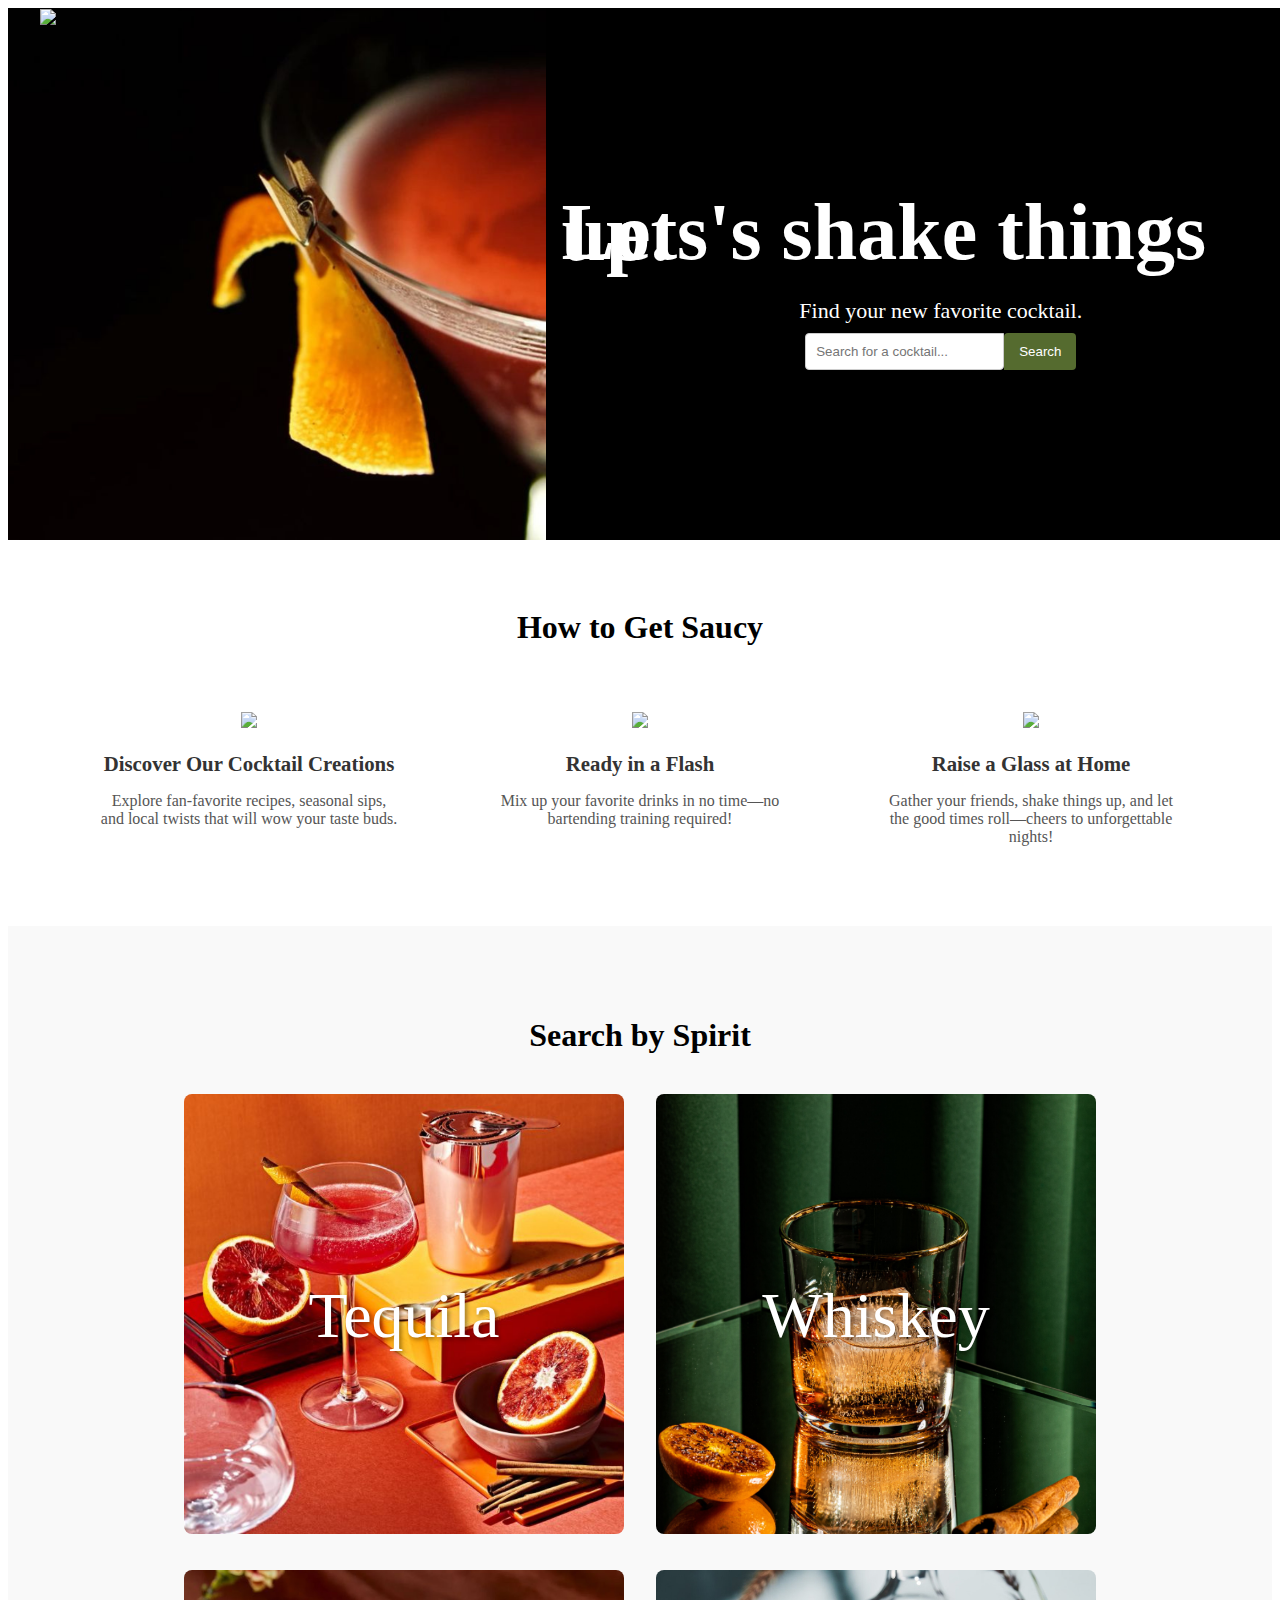
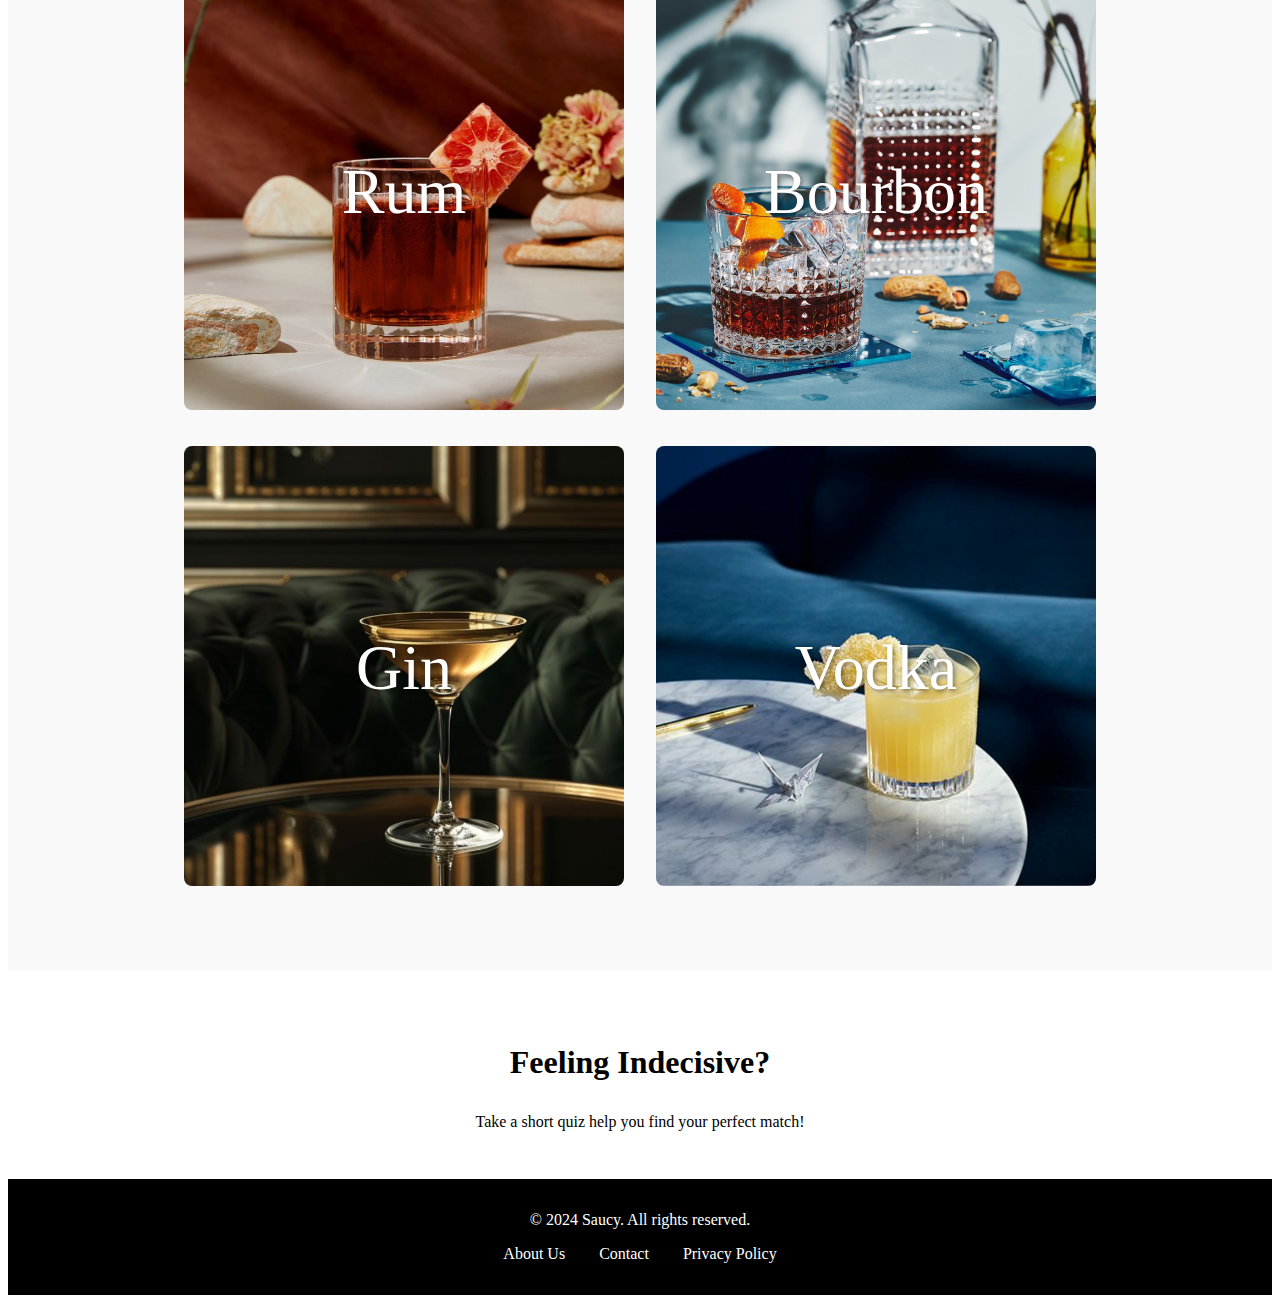
==== Index.html @ 2c7d160c "Updates 10.2.24" ====
<!DOCTYPE html>
<html lang="en">


<head>
    <meta charset="UTF-8">
    <meta name="viewport" content="width=device-width, initial-scale=1.0">
    <script src="https://unpkg.com/axios/dist/axios.min.js"></script>
    <script defer src="Script.js"></script>
    <link rel="stylesheet" href="Style.css">
    <title>Saucy</title>
</head>
<body>
    
<header>
    <div class="left-box">
        <img src="Images/Saucy Logo.png" class="logo">

    </div>
    
    <div class="right-box">
        <h1>Lets's shake things up.</h1>
        <p>Find your new favorite cocktail.</p>
        <div class="search-container">
            <input type="text" id="search" placeholder="Search for a cocktail...">
            <button id="search-btn">Search</button>
        </div>
    </div>
</header>

<section id="results" class="hidden">
    
    <div id="drink-list">
        <!-- Drink cards will be here -->
    </div>
    
    <div id="drink-details" class="hidden">
        <div class="drink-details-container">
            <img id="drink-image" src="">
            <div class="drink-details">
                <h2 id="drink-name"></h2>
                <p id="drink-type">Type: </p>
                <p id="drink-glass">Glass: </p>
                <h3>Ingredients:</h3>
                <ul id="drink-ingredients"></ul>
                <h3>Instructions:</h3>
                <p id="drink-instructions"></p>
            </div>
        </div>
        <button id="close-details-btn">Close</button>
    </div>
</section>

    <section class="how-to-get-saucy">
        <h2>How to Get Saucy</h2>
        <div class="saucy-steps">
            <div class="step">
                <img src="Images/Saucy Droplet Three.png" class="icon">
                <h3>Discover Our Cocktail Creations</h3>
                <p>Explore fan-favorite recipes, seasonal sips, and local twists that will wow your taste buds.</p>
            </div>
            <div class="step">
                <img src="Images/Saucy Droplet One.png" class="icon">
                <h3>Ready in a Flash</h3>
                <p>Mix up your favorite drinks in no time—no bartending training required!</p>
            </div>
            <div class="step">
                <img src="Images/Saucy Droplet Two.png" class="icon">
                <h3>Raise a Glass at Home</h3>
                <p>Gather your friends, shake things up, and let the good times roll—cheers to unforgettable nights!</p>
            </div>
        </div>
    </section>

    <section class="spirit-buttons">
        <h2>Search by Spirit</h2>
        <div class="button-container">
            <div class="spirit-button"><img src="Images/5.png" alt="Tequila"><span>Tequila</span></div>
            <div class="spirit-button"><img src="Images/8.png" alt="Whiskey"><span>Whiskey</span></div>
            <div class="spirit-button"><img src="Images/7.png" alt="Rum"><span>Rum</span></div>
            <div class="spirit-button"><img src="Images/10.png" alt="Bourbon"><span>Bourbon</span></div>
            <div class="spirit-button"><img src="Images/11.png" alt="Gin"><span>Gin</span></div>
            <div class="spirit-button"><img src="Images/6.png" alt="Vodka"><span>Vodka</span></div>
        </div>
    </section>

    <section class="saucy-quiz">
        <h2>Feeling Indecisive?</h2>
        <p>Take a short quiz help you find your perfect match!</p>
    </section>

    <footer class="footer">
        <div class="footer-content">
            <p>&copy; 2024 Saucy. All rights reserved.</p>
            <ul class="footer-links">
                <li><a href="">About Us</a></li>
                <li><a href="">Contact</a></li>
                <li><a href="">Privacy Policy</a></li>
            </ul>
        </div>
    </footer>
</body>

</html>
---- Style.css ----
header {
    display: flex;
    width: 100%;
}
.left-box {
    flex: 0 0 40%;
    height: 500px;
    background-color: #f9f9f9;
    background-image: url('Images/Close Up.png');
    background-size: cover;
    background-position: center;
    position: relative;
    padding: 1rem;
}
.logo {
    width: 150px;
    height: auto;
    position: absolute;
    top: 1px;
    left: 2rem;
}
.right-box {
    flex: 0 0 60%;
    height: 500px;
    background-color: black;
    color: white;
    display: flex;
    flex-direction: column;
    align-items: center;
    justify-content: center;
    padding: 1rem;
    line-height: 1px;
}
.right-box h1 {
    font-size: 80px;
}
.right-box p {
    font-size: 22px;
}
.search-container {
    display: flex;
    flex-direction: row;
}
#search {
    padding: 10px;
    margin: 0;
    border: 1px solid #ccc;
    border-radius: 4px 0 4px 4px;
}
#search-btn {
    background-color: darkolivegreen;
    padding: 10px 15px;
    color: white;
    cursor: pointer;
    border: 1px;
    border-radius: 4px 4px 4px 0;
    margin-left: 0;
}
.hidden {
    display: none;
}
.results-container {
    display: flex; 
    justify-content: space-between; 
    align-items: stretch;
}

#drink-list {
    display: grid;
    grid-template-columns: repeat(auto-fill, minmax(200px, 1fr));
    gap: 1rem;
    padding: 2rem;
    margin: 10px;
    max-height: 600px;
}
.drink-card {
    background-color: white; 
    border: 1px solid #ccc; 
    border-radius: 8px;
    padding: 1rem;
    text-align: center;
    box-shadow: 0 2px 10px rgba(0, 0, 0, 0.1);
    display: flex;
    flex-direction: column;
    align-items: center;
    justify-content: space-between;
    height: 250px;
}

.drink-card img {
    width: auto;
    max-height: 100px; 
    height: 100px;
    border-radius: 8px;
    object-fit: cover;
}

.drink-card h3 {
    font-size: 1rem; 
    margin: 0.5rem 0;
}

.drink-card p {
    margin: 0.5rem 0;
    font-size: 0.9rem;
    line-height: .4rem;
}
.view-details-btn {
    background-color: darkolivegreen;
    color: white;
    padding: 8px 12px;
    border: none;
    border-radius: 4px;
}
#drink-details {
    flex: 0 0 300px;
    background-color: #f9f9f9;
    padding: 2rem; 
    border-radius: 8px;
    box-shadow: 0 2px 10px rgba(0, 0, 0, 0.1);
    margin-top: 20px;
    max-height: 600px;
}

.drink-details-container {
    display: flex;
    align-items: flex-start;
}

#drink-image {
    width: 400px; 
    height: auto; 
    border-radius: 8px; 
    margin-right: 20px; 
    flex-shrink: 0;
}

.drink-details {
    flex: 1; 
}

.drink-details h2 {
    font-size: 2rem; 
    margin-bottom: 0.5rem; 
    color: darkolivegreen;
}

.drink-details p {
    font-size: 1.1rem; 
    margin: 0.5rem 0;
}

.drink-details h3 {
    margin-top: 1.5rem; 
    font-size: 1.5rem; 
    color: #333; 
}

#drink-ingredients {
    list-style-type: none;
    padding: 0; 
}

#drink-ingredients li {
    margin: 0.3rem 0; 
    font-size: 1rem;
}

#close-details-btn {
    margin-top: 20px;
    padding: 10px 20px; 
    background-color: darkorange; 
    color: white; 
    border: none; 
    border-radius: 5px; 
    cursor: pointer; 
}

#close-details-btn:hover {
    background-color: orangered;
}
.how-to-get-saucy {
    padding: 2rem;
    background-color: white; 
    text-align: center;
}
.how-to-get-saucy h2 {
    font-size: 2rem;
    margin-bottom: 1.5rem;
    color: black; 
    padding: 10px;
}
.saucy-steps {
    display: flex;
    justify-content: space-evenly; 
    flex-wrap: wrap;
}
.icon {
    width: 80px;
}
.step {
    flex: 1 1 30%; 
    max-width: 300px;
    min-width: 250px;
    margin: 1rem;
    padding: 1rem;
    background-color: white;
}
.step h3 {
    font-size: 1.3rem;
    margin-bottom: 0.5rem;
    color: #333;
}
.step p {
    color: #555;
}
.spirit-buttons {
    padding: 4rem 10rem;
    text-align: center;
    background-color: #f9f9f9;
}

.spirit-buttons h2 {
    font-size: 2rem;
    margin-bottom: 1.5rem;
}

.button-container {
    display: flex;
    flex-wrap: wrap;
    justify-content: center;
}

.spirit-button {
    position: relative;
    flex: 1 0 30%;
    margin: 1rem;
    cursor: pointer;
}

.spirit-button img {
    width: 100%;
    height: auto;
    border-radius: 8px;
    transition: transform 0.2s;
}
.spirit-button span {
    position: absolute;
    top: 50%;
    left: 50%;
    transform: translate(-50%, -50%);
    color: white;
    font-size: 4rem;
    text-shadow: 2px 2px 4px rgba(0, 0, 0, 0.4);
}
.spirit-button:hover img {
    transform: scale(1.05);
}
.saucy-quiz {
    padding: 2rem;
    background-color: white; 
    text-align: center;
}
.saucy-quiz h2 {
    font-size: 2rem;
    margin-bottom: 1rem;
    color: black; 
    padding: 1rem;
}
.footer {
    background-color: black; /* Dark background */
    color: white; /* White text */
    padding: 1rem; /* Padding around the footer */
    text-align: center; /* Center the content */
}

.footer-content {
    max-width: 1200px; /* Limit width */
    margin: 0 auto; /* Center the content */
}

.footer-links {
    list-style: none; /* Remove bullets from list */
    padding: 0; /* Remove default padding */
}

.footer-links li {
    display: inline; /* Display links in a row */
    margin: 0 15px; /* Space between links */
}

.footer-links a {
    color: white; /* Link color */
    text-decoration: none; /* Remove underline */
    transition: color 0.3s; /* Smooth color transition */
}
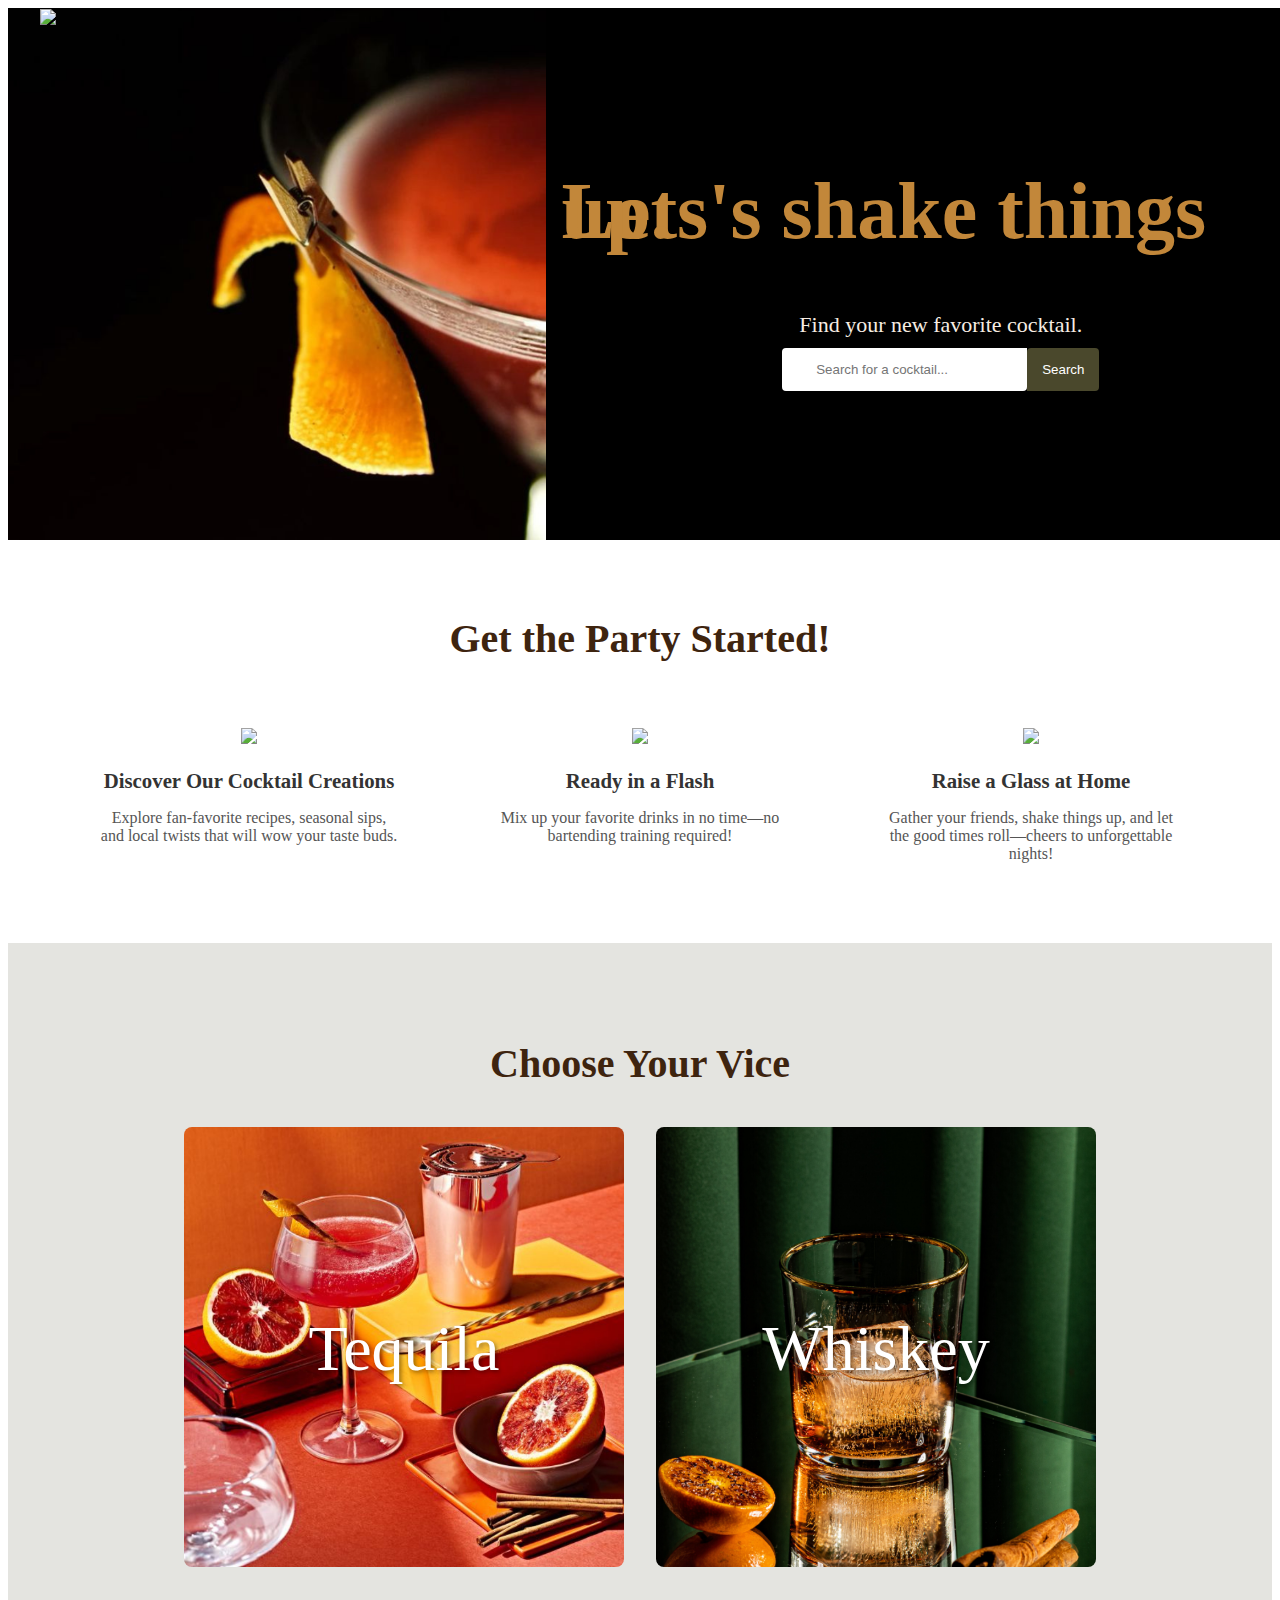
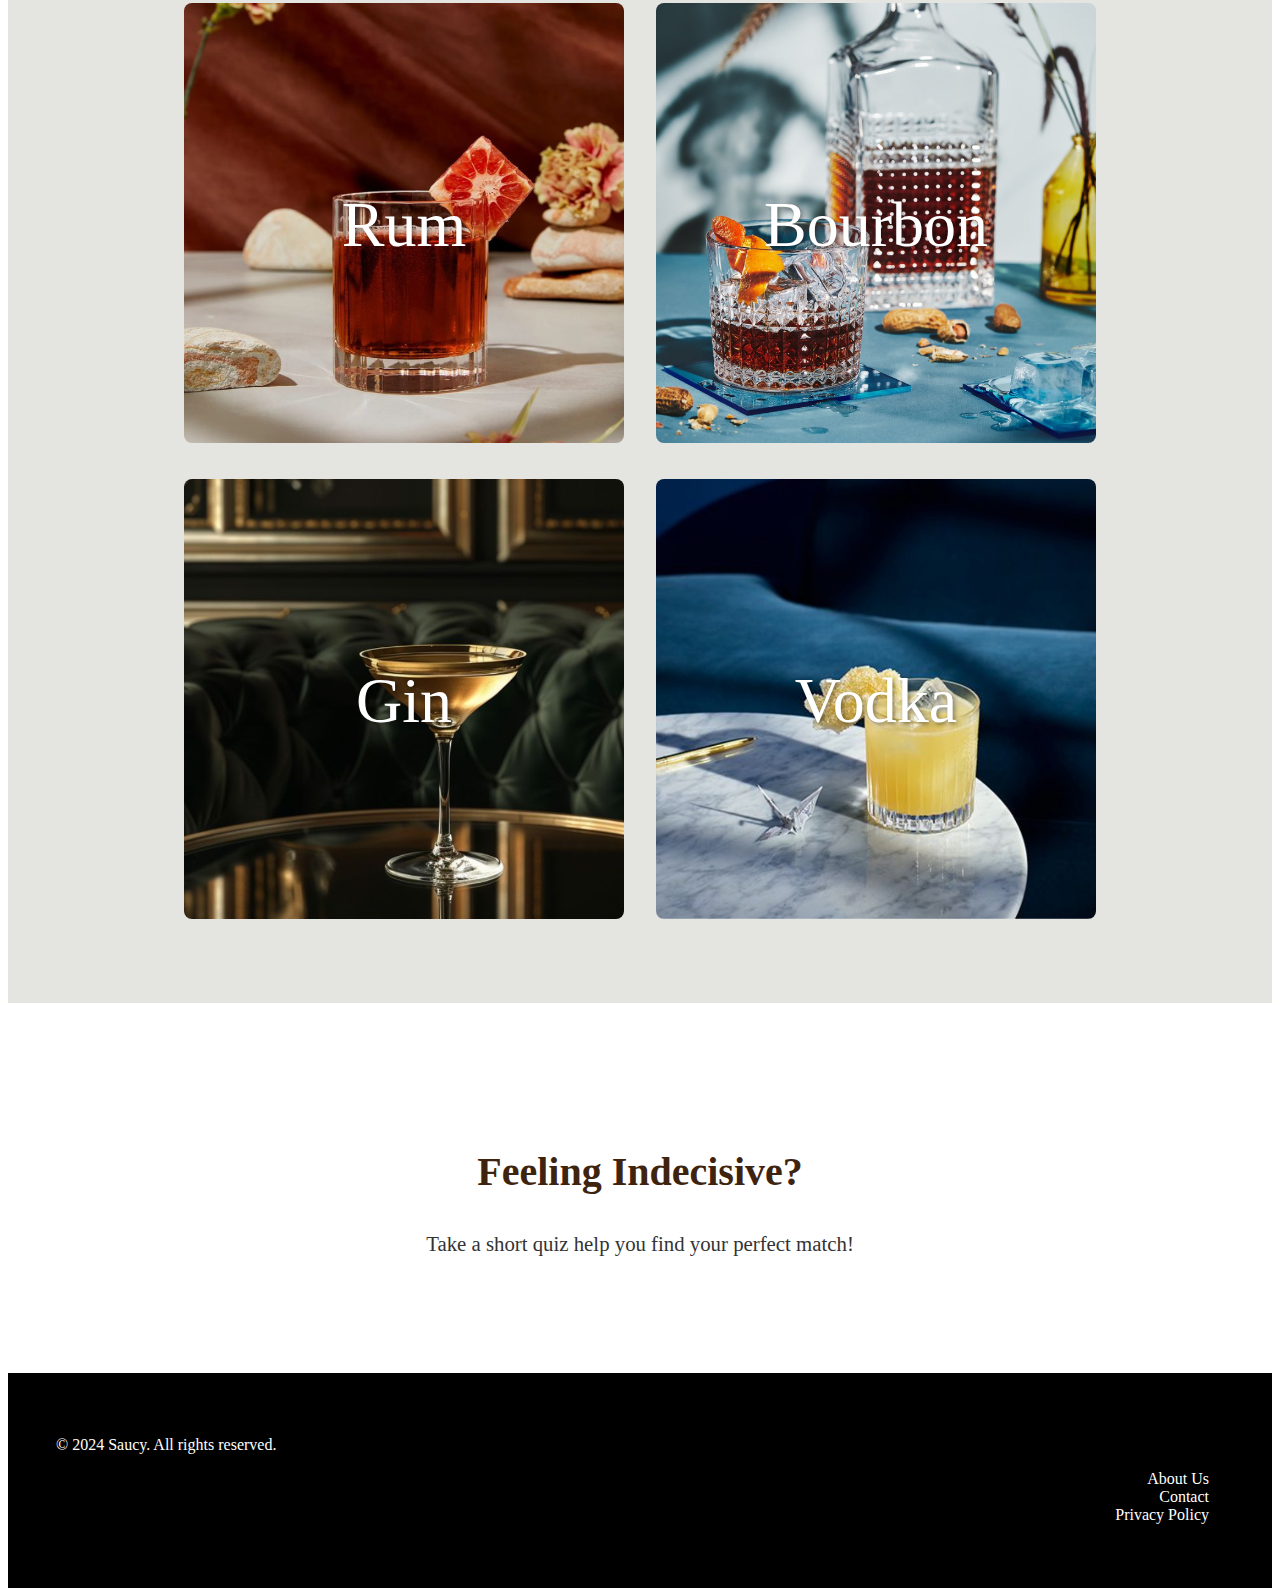
==== commit fc0eac94: "update" ====
--- a/Index.html
+++ b/Index.html
@@ -1,6 +1,5 @@
 <!DOCTYPE html>
 <html lang="en">
-
 
 <head>
     <meta charset="UTF-8">
@@ -8,13 +7,19 @@
     <script src="https://unpkg.com/axios/dist/axios.min.js"></script>
     <script defer src="Script.js"></script>
     <link rel="stylesheet" href="Style.css">
+
+    <link rel="apple-touch-icon" sizes="180x180" href="/apple-touch-icon.png">
+    <link rel="icon" type="image/png" sizes="32x32" href="/favicon-32x32.png">
+    <link rel="icon" type="image/png" sizes="16x16" href="/favicon-16x16.png">
+    <link rel="manifest" href="/site.webmanifest">
+
     <title>Saucy</title>
 </head>
 <body>
     
 <header>
     <div class="left-box">
-        <img src="Images/Saucy Logo.png" class="logo">
+        <img src="Images/New Saucy Logo.png" class="logo">
 
     </div>
     
@@ -52,7 +57,7 @@
 </section>
 
     <section class="how-to-get-saucy">
-        <h2>How to Get Saucy</h2>
+        <h2>Get the Party Started!</h2>
         <div class="saucy-steps">
             <div class="step">
                 <img src="Images/Saucy Droplet Three.png" class="icon">
@@ -73,14 +78,36 @@
     </section>
 
     <section class="spirit-buttons">
-        <h2>Search by Spirit</h2>
+        <h2>Choose Your Vice</h2>
         <div class="button-container">
-            <div class="spirit-button"><img src="Images/5.png" alt="Tequila"><span>Tequila</span></div>
-            <div class="spirit-button"><img src="Images/8.png" alt="Whiskey"><span>Whiskey</span></div>
-            <div class="spirit-button"><img src="Images/7.png" alt="Rum"><span>Rum</span></div>
-            <div class="spirit-button"><img src="Images/10.png" alt="Bourbon"><span>Bourbon</span></div>
-            <div class="spirit-button"><img src="Images/11.png" alt="Gin"><span>Gin</span></div>
-            <div class="spirit-button"><img src="Images/6.png" alt="Vodka"><span>Vodka</span></div>
+            <div class="spirit-button"><img src="Images/5.png"><span>Tequila</span></div>
+            <div class="spirit-button"><img src="Images/8.png"><span>Whiskey</span></div>
+            <div class="spirit-button"><img src="Images/7.png"><span>Rum</span></div>
+            <div class="spirit-button"><img src="Images/10.png"><span>Bourbon</span></div>
+            <div class="spirit-button"><img src="Images/11.png"><span>Gin</span></div>
+            <div class="spirit-button"><img src="Images/6.png"><span>Vodka</span></div>
+        </div>
+    </section>
+
+    <section id="spirit-results" class="hidden">
+        <div id="spirit-drink-list">
+            <!-- Spirit drink cards will be here -->
+        </div>
+    
+        <div id="spirit-drink-details" class="hidden">
+            <div class="spirit-drink-details-container">
+                <img id="spirit-drink-image" src="">
+                <div class="spirit-drink-details">
+                    <h2 id="spirit-drink-name"></h2>
+                    <p id="spirit-drink-type">Type: </p>
+                    <p id="spirit-drink-glass">Glass: </p>
+                    <h3>Ingredients:</h3>
+                    <ul id="spirit-drink-ingredients"></ul>
+                    <h3>Instructions:</h3>
+                    <p id="spirit-drink-instructions"></p>
+                </div>
+            </div>
+            <button id="close-spirit-details-btn">Close</button>
         </div>
     </section>
 
--- a/Style.css
+++ b/Style.css
@@ -6,7 +6,7 @@
     flex: 0 0 40%;
     height: 500px;
     background-color: #f9f9f9;
-    background-image: url('Images/Close Up.png');
+    background-image: url('Images/Header Img Right.png');
     background-size: cover;
     background-position: center;
     position: relative;
@@ -29,30 +29,33 @@
     align-items: center;
     justify-content: center;
     padding: 1rem;
-    line-height: 1px;
+    line-height: .5px;
 }
 .right-box h1 {
     font-size: 80px;
+    color: #c2873a
 }
 .right-box p {
     font-size: 22px;
+    color: #f7ede3;
+    margin-top: 60px;
 }
 .search-container {
     display: flex;
     flex-direction: row;
 }
 #search {
-    padding: 10px;
+    padding: 10px 30px;
     margin: 0;
-    border: 1px solid #ccc;
+    border: 4px solid white;
     border-radius: 4px 0 4px 4px;
 }
 #search-btn {
-    background-color: darkolivegreen;
+    background-color: #4a482c;
     padding: 10px 15px;
     color: white;
     cursor: pointer;
-    border: 1px;
+    border: 4px;
     border-radius: 4px 4px 4px 0;
     margin-left: 0;
 }
@@ -106,7 +109,7 @@
     line-height: .4rem;
 }
 .view-details-btn {
-    background-color: darkolivegreen;
+    background-color: #4a482c;
     color: white;
     padding: 8px 12px;
     border: none;
@@ -142,7 +145,7 @@
 .drink-details h2 {
     font-size: 2rem; 
     margin-bottom: 0.5rem; 
-    color: darkolivegreen;
+    color: #4a482c;
 }
 
 .drink-details p {
@@ -169,7 +172,7 @@
 #close-details-btn {
     margin-top: 20px;
     padding: 10px 20px; 
-    background-color: darkorange; 
+    background-color: #c2873a; 
     color: white; 
     border: none; 
     border-radius: 5px; 
@@ -177,7 +180,7 @@
 }
 
 #close-details-btn:hover {
-    background-color: orangered;
+    background-color: #ec9c7c;
 }
 .how-to-get-saucy {
     padding: 2rem;
@@ -185,9 +188,9 @@
     text-align: center;
 }
 .how-to-get-saucy h2 {
-    font-size: 2rem;
+    font-size: 2.5rem;
     margin-bottom: 1.5rem;
-    color: black; 
+    color: #3e240f; 
     padding: 10px;
 }
 .saucy-steps {
@@ -217,12 +220,13 @@
 .spirit-buttons {
     padding: 4rem 10rem;
     text-align: center;
-    background-color: #f9f9f9;
+    background-color: #e4e4e0;
 }
 
 .spirit-buttons h2 {
-    font-size: 2rem;
+    font-size: 2.5rem;
     margin-bottom: 1.5rem;
+    color: #3e240f;
 }
 
 .button-container {
@@ -256,36 +260,130 @@
 .spirit-button:hover img {
     transform: scale(1.05);
 }
+#spirit-drink-list {
+    display: grid;
+    grid-template-columns: repeat(auto-fill, minmax(200px, 1fr));
+    gap: 1rem;
+    padding: 2rem;
+    margin: 10px;
+    max-height: 600px;
+}
+.view-spirit-details-btn {
+    background-color: #4a482c;
+    color: white;
+    padding: 8px 12px;
+    border: none;
+    border-radius: 4px;
+}
+#spirit-drink-details {
+    flex: 0 0 300px;
+    background-color: #f9f9f9;
+    padding: 2rem; 
+    border-radius: 8px;
+    box-shadow: 0 2px 10px rgba(0, 0, 0, 0.1);
+    margin-top: 20px;
+    max-height: 600px;
+}
+
+.spirit-drink-details-container {
+    display: flex;
+    align-items: flex-start;
+}
+
+#spirit-drink-image {
+    width: 400px; 
+    height: auto; 
+    border-radius: 8px; 
+    margin-right: 20px; 
+    flex-shrink: 0;
+}
+
+.spirit-drink-details {
+    flex: 1; 
+}
+
+.spirit-drink-details h2 {
+    font-size: 2rem; 
+    margin-bottom: 0.5rem; 
+    color: darkolivegreen;
+}
+
+.spirit-drink-details p {
+    font-size: 1.1rem; 
+    margin: 0.5rem 0;
+}
+
+.spirit-drink-details h3 {
+    margin-top: 1.5rem; 
+    font-size: 1.5rem; 
+    color: #333; 
+}
+
+#spirit-drink-ingredients {
+    list-style-type: none;
+    padding: 0; 
+}
+
+#spirit-drink-ingredients li {
+    margin: 0.3rem 0; 
+    font-size: 1rem;
+}
+#close-spirit-details-btn {
+    margin-top: 20px;
+    padding: 10px 20px; 
+    background-color: #c2873a; 
+    color: white; 
+    border: none; 
+    border-radius: 5px; 
+    cursor: pointer; 
+}
+#close-spirit-details-btn:hover {
+    background-color: #ec9c7c;
+}
 .saucy-quiz {
-    padding: 2rem;
+    padding: 6rem;
     background-color: white; 
     text-align: center;
 }
 .saucy-quiz h2 {
-    font-size: 2rem;
+    font-size: 2.5rem;
     margin-bottom: 1rem;
-    color: black; 
-    padding: 1rem;
-}
+    color: #3e240f; 
+    padding: 1rem;
+}
+.saucy-quiz p {
+    color: #333; 
+    font-size: 1.3rem;
+}
+
 .footer {
     background-color: black; /* Dark background */
     color: white; /* White text */
-    padding: 1rem; /* Padding around the footer */
+    padding: 3rem;
     text-align: center; /* Center the content */
 }
 
 .footer-content {
     max-width: 1200px; /* Limit width */
+    height: 100%;
     margin: 0 auto; /* Center the content */
 }
-
+.footer-content p {
+    display: flex; 
+    flex-direction: row;
+    justify-content:flex-start;
+    align-items: flex-end;
+    margin: 15px 0;
+}
 .footer-links {
     list-style: none; /* Remove bullets from list */
     padding: 0; /* Remove default padding */
 }
 
 .footer-links li {
-    display: inline; /* Display links in a row */
+    display: flex; 
+    flex-direction: column;
+    align-items: flex-end;
     margin: 0 15px; /* Space between links */
 }
 
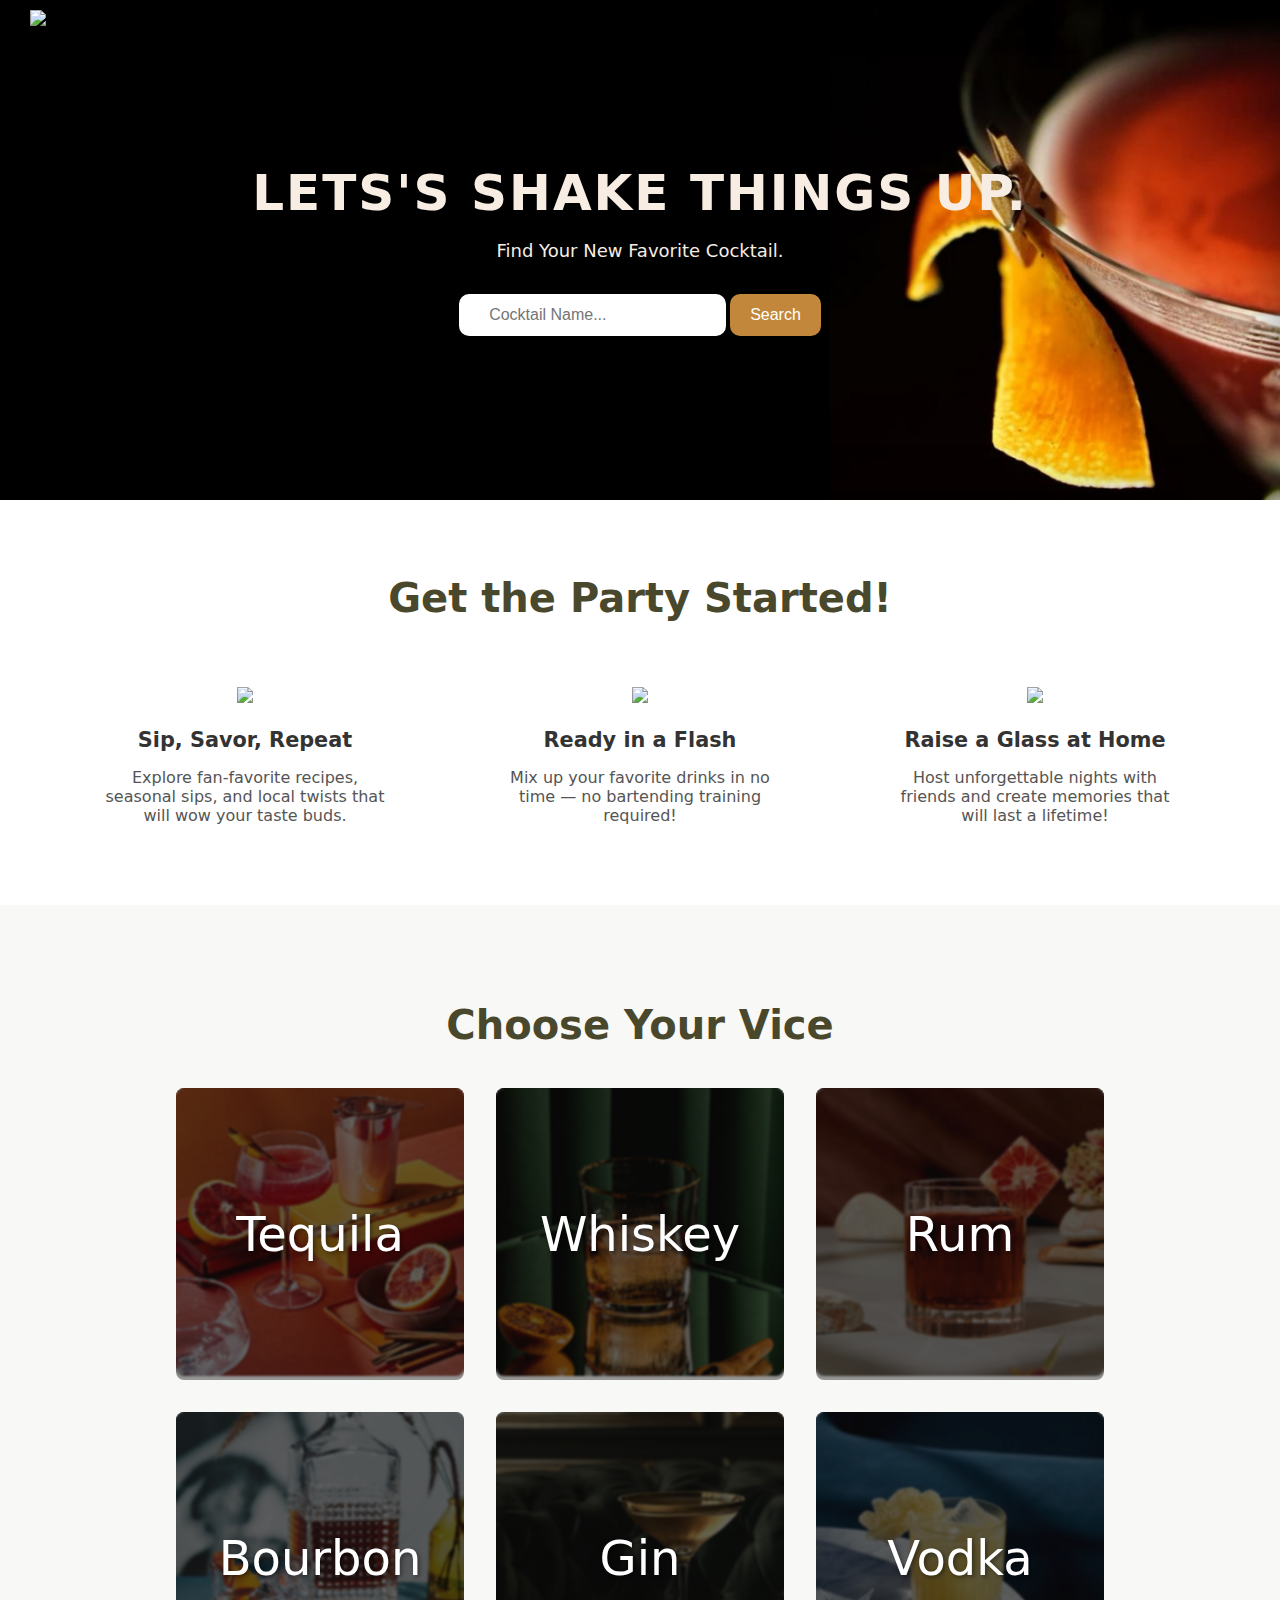
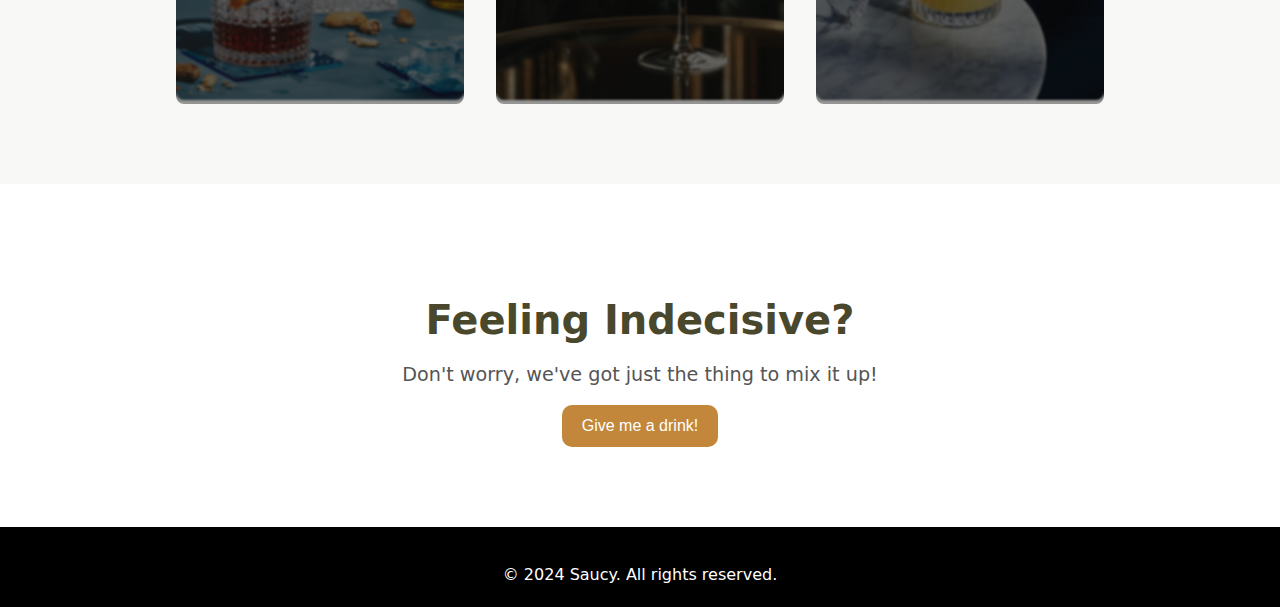
==== commit 663fb58d: "updated css + added drink rec function" ====
--- a/Index.html
+++ b/Index.html
@@ -18,16 +18,12 @@
 <body>
     
 <header>
-    <div class="left-box">
+   <div class="right-box">
         <img src="Images/New Saucy Logo.png" class="logo">
-
-    </div>
-    
-    <div class="right-box">
         <h1>Lets's shake things up.</h1>
         <p>Find your new favorite cocktail.</p>
         <div class="search-container">
-            <input type="text" id="search" placeholder="Search for a cocktail...">
+            <input type="text" id="search" placeholder="Cocktail Name...">
             <button id="search-btn">Search</button>
         </div>
     </div>
@@ -61,18 +57,18 @@
         <div class="saucy-steps">
             <div class="step">
                 <img src="Images/Saucy Droplet Three.png" class="icon">
-                <h3>Discover Our Cocktail Creations</h3>
+                <h3>Sip, Savor, Repeat</h3>
                 <p>Explore fan-favorite recipes, seasonal sips, and local twists that will wow your taste buds.</p>
             </div>
             <div class="step">
                 <img src="Images/Saucy Droplet One.png" class="icon">
                 <h3>Ready in a Flash</h3>
-                <p>Mix up your favorite drinks in no time—no bartending training required!</p>
+                <p>Mix up your favorite drinks in no time — no bartending training required!</p>
             </div>
             <div class="step">
                 <img src="Images/Saucy Droplet Two.png" class="icon">
                 <h3>Raise a Glass at Home</h3>
-                <p>Gather your friends, shake things up, and let the good times roll—cheers to unforgettable nights!</p>
+                <p>Host unforgettable nights with friends and create memories that will last a lifetime!</p>
             </div>
         </div>
     </section>
@@ -80,12 +76,12 @@
     <section class="spirit-buttons">
         <h2>Choose Your Vice</h2>
         <div class="button-container">
-            <div class="spirit-button"><img src="Images/5.png"><span>Tequila</span></div>
-            <div class="spirit-button"><img src="Images/8.png"><span>Whiskey</span></div>
-            <div class="spirit-button"><img src="Images/7.png"><span>Rum</span></div>
-            <div class="spirit-button"><img src="Images/10.png"><span>Bourbon</span></div>
-            <div class="spirit-button"><img src="Images/11.png"><span>Gin</span></div>
-            <div class="spirit-button"><img src="Images/6.png"><span>Vodka</span></div>
+            <div class="spirit-button"><img src="Images/tequilabtn.png"><span>Tequila</span></div>
+            <div class="spirit-button"><img src="Images/whiskeybtn.png"><span>Whiskey</span></div>
+            <div class="spirit-button"><img src="Images/rumbtn.png"><span>Rum</span></div>
+            <div class="spirit-button"><img src="Images/bourbonbtn.png"><span>Bourbon</span></div>
+            <div class="spirit-button"><img src="Images/ginbtn.png"><span>Gin</span></div>
+            <div class="spirit-button"><img src="Images/vodkabtn.png"><span>Vodka</span></div>
         </div>
     </section>
 
@@ -111,21 +107,33 @@
         </div>
     </section>
 
-    <section class="saucy-quiz">
-        <h2>Feeling Indecisive?</h2>
-        <p>Take a short quiz help you find your perfect match!</p>
-    </section>
+    <section class="recommendation-section">
+        <div class="recommendation-container">
+            <h2>Feeling Indecisive?</h2>
+            <p>Don't worry, we've got just the thing to mix it up!</p>
+            <button id="get-random-drink">Give me a drink!</button>
+        </div>
+      
+        <div id="rec-drink-details" class="hidden">
+            <div class="rec-drink-details-container">
+                <img id="rec-drink-image" src="">
+                <div class="rec-drink-details">
+                    <h2 id="rec-drink-name"></h2>
+                    <p id="rec-drink-type">Type: </p>
+                    <p id="rec-drink-glass">Glass: </p>
+                    <h3>Ingredients:</h3>
+                    <ul id="rec-drink-ingredients"></ul>
+                    <h3>Instructions:</h3>
+                    <p id="rec-drink-instructions"></p>
+                </div>
+            </div>
+            <button id="another-rec-btn">Try Again</button>
+            <button id="close-rec-details-btn">Close</button>
+        </div>
+    </section>  
 
     <footer class="footer">
-        <div class="footer-content">
-            <p>&copy; 2024 Saucy. All rights reserved.</p>
-            <ul class="footer-links">
-                <li><a href="">About Us</a></li>
-                <li><a href="">Contact</a></li>
-                <li><a href="">Privacy Policy</a></li>
-            </ul>
-        </div>
+        <p>&copy; 2024 Saucy. All rights reserved.</p>
     </footer>
 </body>
-
 </html>--- a/Style.css
+++ b/Style.css
@@ -1,80 +1,107 @@
+body {
+    font-family: system-ui, -apple-system, BlinkMacSystemFont,
+    'Segoe UI', Roboto, Oxygen-Sans, Ubuntu, Cantarell, 'Helvetica Neue',
+    sans-serif;
+    display: flex;
+    flex-direction: column;
+    min-height: 100vh;
+    margin: 0;
+}
 header {
     display: flex;
+    flex-direction: column;
+    justify-content: center;
+    align-items: center;
     width: 100%;
-}
-.left-box {
-    flex: 0 0 40%;
     height: 500px;
-    background-color: #f9f9f9;
-    background-image: url('Images/Header Img Right.png');
+    background-image: url('Images/SaucyBanner.png');
     background-size: cover;
-    background-position: center;
+    background-position: center center;
+    background-repeat: no-repeat;
+    color: white;
+    text-align: center;
+    padding: 0;
+    margin: 0;
     position: relative;
-    padding: 1rem;
-}
-.logo {
-    width: 150px;
+    box-shadow: inset 0 0 50px rgba(0, 0, 0, 0.4);
+    overflow: hidden;
+}
+header .logo {
+    position: absolute;
+    top: 10px;
+    left: 30px;
+    width: 100px;
     height: auto;
-    position: absolute;
-    top: 1px;
-    left: 2rem;
-}
-.right-box {
-    flex: 0 0 60%;
-    height: 500px;
-    background-color: black;
+    margin: 0;
+}
+header img {
+    width: 100%;
+    height: auto;
+    display: block;
+}
+header h1 {
+    font-size: 50px;
+    font-weight: 600;
+    color: #f7ede3;
+    margin: 0;
+    text-transform: uppercase;
+    letter-spacing: 2px;
+}
+header p {
+    font-size: 18px;
+    font-weight: 300;
+    color: #f7ede3;
+    margin-top: 15px;
+    line-height: 1.5;
+    text-transform: capitalize;
+}
+header .search-container {
+    display: flex;
+    justify-content: center;
+    margin-top: 30px;
+    gap: 4px;
+}
+header #search {
+    padding: 12px 30px;
+    font-size: 16px;
+    border: none;
+    border-radius: 10px;
+    outline: none;
+    transition: all 0.3s ease;
+}
+header #search:focus {
+    border: 2px solid #c2873a;
+    background-color: rgba(255, 255, 255, 0.7);
+}
+header #search-btn {
+    background-color: #c2873a;
+    padding: 12px 20px;
+    font-weight: 500;
     color: white;
-    display: flex;
-    flex-direction: column;
-    align-items: center;
-    justify-content: center;
-    padding: 1rem;
-    line-height: .5px;
-}
-.right-box h1 {
-    font-size: 80px;
-    color: #c2873a
-}
-.right-box p {
-    font-size: 22px;
-    color: #f7ede3;
-    margin-top: 60px;
-}
-.search-container {
-    display: flex;
-    flex-direction: row;
-}
-#search {
-    padding: 10px 30px;
-    margin: 0;
-    border: 4px solid white;
-    border-radius: 4px 0 4px 4px;
-}
-#search-btn {
-    background-color: #4a482c;
-    padding: 10px 15px;
-    color: white;
+    border: none;
+    border-radius: 10px;
     cursor: pointer;
-    border: 4px;
-    border-radius: 4px 4px 4px 0;
-    margin-left: 0;
+    font-size: 16px;
+    transition: all 0.3s ease;
+}
+header #search-btn:hover {
+    background-color: #d1a15f;
+    transform: translateY(-2px);
 }
 .hidden {
     display: none;
 }
-.results-container {
-    display: flex; 
-    justify-content: space-between; 
-    align-items: stretch;
-}
-
+#results {
+    margin: 15px;
+}
 #drink-list {
     display: grid;
     grid-template-columns: repeat(auto-fill, minmax(200px, 1fr));
     gap: 1rem;
     padding: 2rem;
-    margin: 10px;
+    margin: 15px;
     max-height: 600px;
+    overflow-y: auto;
 }
 .drink-card {
     background-color: white; 
@@ -88,8 +115,11 @@
     align-items: center;
     justify-content: space-between;
     height: 250px;
-}
-
+    transition: transform 0.2s;
+}
+.drink-card:hover {
+    transform: scale(1.05);
+}
 .drink-card img {
     width: auto;
     max-height: 100px; 
@@ -97,12 +127,10 @@
     border-radius: 8px;
     object-fit: cover;
 }
-
 .drink-card h3 {
     font-size: 1rem; 
     margin: 0.5rem 0;
 }
-
 .drink-card p {
     margin: 0.5rem 0;
     font-size: 0.9rem;
@@ -117,70 +145,67 @@
 }
 #drink-details {
     flex: 0 0 300px;
-    background-color: #f9f9f9;
+    background-color: black;
     padding: 2rem; 
-    border-radius: 8px;
+    border: 4px solid #ec9c7c;
+    border-radius: 20px;
     box-shadow: 0 2px 10px rgba(0, 0, 0, 0.1);
     margin-top: 20px;
-    max-height: 600px;
-}
-
+}
 .drink-details-container {
     display: flex;
-    align-items: flex-start;
-}
-
+    align-items: center;
+}
 #drink-image {
     width: 400px; 
     height: auto; 
     border-radius: 8px; 
-    margin-right: 20px; 
+    margin: 20px;
     flex-shrink: 0;
 }
-
 .drink-details {
     flex: 1; 
 }
-
 .drink-details h2 {
     font-size: 2rem; 
-    margin-bottom: 0.5rem; 
-    color: #4a482c;
-}
-
+    margin-bottom: 0.5rem;
+    margin-left: 10px; 
+    color: #ec9c7c;
+}
 .drink-details p {
     font-size: 1.1rem; 
     margin: 0.5rem 0;
-}
-
+    margin-left: 10px;
+    color: whitesmoke
+}
 .drink-details h3 {
     margin-top: 1.5rem; 
+    margin-left: 10px;
     font-size: 1.5rem; 
-    color: #333; 
-}
-
+    color: whitesmoke; 
+}
 #drink-ingredients {
     list-style-type: none;
     padding: 0; 
-}
-
+    margin-left: 10px;
+}
 #drink-ingredients li {
     margin: 0.3rem 0; 
+    margin-left: 10px;
     font-size: 1rem;
-}
-
+    color: whitesmoke;
+}
 #close-details-btn {
-    margin-top: 20px;
+    margin: 10px 20px;
     padding: 10px 20px; 
-    background-color: #c2873a; 
+    background-color: #ec9c7c; 
     color: white; 
     border: none; 
     border-radius: 5px; 
     cursor: pointer; 
 }
-
 #close-details-btn:hover {
-    background-color: #ec9c7c;
+    background-color: #c2873a;
 }
 .how-to-get-saucy {
     padding: 2rem;
@@ -190,7 +215,7 @@
 .how-to-get-saucy h2 {
     font-size: 2.5rem;
     margin-bottom: 1.5rem;
-    color: #3e240f; 
+    color: #4a482c; 
     padding: 10px;
 }
 .saucy-steps {
@@ -220,28 +245,26 @@
 .spirit-buttons {
     padding: 4rem 10rem;
     text-align: center;
-    background-color: #e4e4e0;
-}
-
+    background-color: #f8f8f7;
+}
 .spirit-buttons h2 {
     font-size: 2.5rem;
     margin-bottom: 1.5rem;
-    color: #3e240f;
-}
-
+    color: #4a482c;
+}
 .button-container {
     display: flex;
     flex-wrap: wrap;
-    justify-content: center;
-}
-
+    justify-content: center; 
+}
 .spirit-button {
     position: relative;
     flex: 1 0 30%;
     margin: 1rem;
     cursor: pointer;
-}
-
+    box-sizing: border-box;
+    max-width: 30%;
+}
 .spirit-button img {
     width: 100%;
     height: auto;
@@ -254,11 +277,28 @@
     left: 50%;
     transform: translate(-50%, -50%);
     color: white;
-    font-size: 4rem;
+    font-size: 3rem;
     text-shadow: 2px 2px 4px rgba(0, 0, 0, 0.4);
+    z-index: 2;
+}
+.spirit-button::before {
+    content: "";
+    position: absolute;
+    top: 0;
+    left: 0;
+    width: 100%;
+    height: 100%;
+    background: rgba(0, 0, 0, 0.4);
+    backdrop-filter: blur(1px);
+    -webkit-backdrop-filter: blur(5px);
+    border-radius: 8px;
+    z-index: 1;
 }
 .spirit-button:hover img {
-    transform: scale(1.05);
+    transform: scale(1.01);
+}
+#spirit-results {
+    margin: 15px;
 }
 #spirit-drink-list {
     display: grid;
@@ -267,6 +307,7 @@
     padding: 2rem;
     margin: 10px;
     max-height: 600px;
+    overflow-y: auto;
 }
 .view-spirit-details-btn {
     background-color: #4a482c;
@@ -277,118 +318,378 @@
 }
 #spirit-drink-details {
     flex: 0 0 300px;
-    background-color: #f9f9f9;
-    padding: 2rem; 
-    border-radius: 8px;
+    background-color: black;
+    padding: 1rem; 
+    border: 4px solid #ec9c7c; 
+    border-radius: 20px;
     box-shadow: 0 2px 10px rgba(0, 0, 0, 0.1);
     margin-top: 20px;
-    max-height: 600px;
-}
-
+}
 .spirit-drink-details-container {
     display: flex;
-    align-items: flex-start;
-}
-
+    align-items: center;
+    padding: 5px; 
+}
 #spirit-drink-image {
     width: 400px; 
     height: auto; 
     border-radius: 8px; 
-    margin-right: 20px; 
+    margin: 20px;
     flex-shrink: 0;
 }
-
 .spirit-drink-details {
     flex: 1; 
 }
-
 .spirit-drink-details h2 {
     font-size: 2rem; 
     margin-bottom: 0.5rem; 
-    color: darkolivegreen;
-}
-
+    color: #ec9c7c; 
+    margin-left: 10px; 
+}
 .spirit-drink-details p {
     font-size: 1.1rem; 
     margin: 0.5rem 0;
-}
-
+    margin-left: 10px;
+    color: whitesmoke; 
+}
 .spirit-drink-details h3 {
     margin-top: 1.5rem; 
+    margin-left: 10px;
     font-size: 1.5rem; 
-    color: #333; 
-}
-
+    color: whitesmoke; 
+}
 #spirit-drink-ingredients {
     list-style-type: none;
     padding: 0; 
-}
-
+    margin-left: 10px;
+}
 #spirit-drink-ingredients li {
     margin: 0.3rem 0; 
+    margin-left: 10px;
     font-size: 1rem;
+    color: whitesmoke;
 }
 #close-spirit-details-btn {
-    margin-top: 20px;
+    margin: 10px 20px; 
     padding: 10px 20px; 
-    background-color: #c2873a; 
+    background-color: #ec9c7c; 
     color: white; 
     border: none; 
     border-radius: 5px; 
     cursor: pointer; 
 }
 #close-spirit-details-btn:hover {
-    background-color: #ec9c7c;
+    background-color: #c2873a; 
+}
+.recommendation-section {
+    padding: 1rem;
+    margin: 0;
+}
+.recommendation-container {
+    padding: 4rem;
+    background-color: white; 
+    text-align: center;
+}
+.recommendation-container h2 {
+    font-size: 2.5rem;
+    color: #4a482c; 
+    margin-bottom: 0;
+}
+.recommendation-container p {
+    color: #555; 
+    font-size: 1.2rem;
+    margin-top: 0.5;
+}
+#get-random-drink {
+    background-color: #c2873a;
+    padding: 12px 20px;
+    font-weight: 500;
+    color: white;
+    border: none;
+    border-radius: 10px;
+    cursor: pointer;
+    font-size: 16px;
+    transition: all 0.3s ease;
+}
+#get-random-drink:hover {
+    background-color: #d1a15f;
+    transform: translateY(-2px);
+}
+#rec-drink-details {
+    flex: 0 0 300px;
+    background-color: black;
+    padding: 2rem; 
+    border: 4px solid #ec9c7c;
+    border-radius: 20px;
+    box-shadow: 0 2px 10px rgba(0, 0, 0, 0.1);
+    margin-top: 20px;
+}
+.rec-drink-details-container {
+    display: flex;
+    align-items: center;
+}
+#rec-drink-image {
+    width: 400px; 
+    height: auto; 
+    border-radius: 8px; 
+    margin: 20px;
+    flex-shrink: 0;
+}
+.rec-drink-details {
+    flex: 1; 
+}
+.rec-drink-details h2 {
+    font-size: 2rem; 
+    margin-bottom: 0;
+    margin-left: 10px; 
+    color: #ec9c7c;
+}
+.rec-drink-details p {
+    font-size: 1.1rem; 
+    margin: 0;
+    margin-left: 10px;
+    color: whitesmoke
+}
+.rec-drink-details h3 {
+    margin-top: 1.5rem; 
+    margin-left: 10px;
+    font-size: 1.5rem; 
+    color: whitesmoke; 
+}
+#rec-drink-ingredients {
+    list-style-type: none;
+    padding: 0; 
+    margin-left: 10px;
+}
+#rec-drink-ingredients li {
+    margin: 0.3rem 0; 
+    margin-left: 10px;
+    font-size: 1rem;
+    color: whitesmoke;
+}
+#close-rec-details-btn {
+    padding: 10px 20px; 
+    background-color: #ec9c7c; 
+    color: white; 
+    border: none; 
+    border-radius: 5px; 
+    cursor: pointer; 
+}
+#close-rec-details-btn:hover {
+    background-color: #c2873a;
+}
+#another-rec-btn {
+    margin: 10px;
+    padding: 10px 30px; 
+    background-color: #ec9c7c; 
+    color: white; 
+    border: none; 
+    border-radius: 5px; 
+    cursor: pointer; 
+}
+#another-rec-btn:hover {
+    background-color: #c2873a;
+}
+.footer {
+    display: flex;
+    justify-content: center; 
+    align-items: center;
+    background-color: black;
+    color: white;
+    height: 80px;
+    text-align: center;
+    bottom: 0;
+}
+.footer p {
+    margin: 0;
+    bottom: 0;
+    padding-top: 30px;
+    padding-bottom: 15px;
+}
+@media screen and (max-width: 1084px) {
+    .spirit-buttons{
+        padding: 2rem 5rem;
+    }
+    .spirit-button {
+        max-width: 65%;
+    }
+.saucy-steps {
+    display: flex;
+    flex-wrap: nowrap;
+    overflow-x: auto;
+    scroll-snap-type: x mandatory;
+    gap: 1rem;
+    padding: 1rem;
+}
+.step {
+    flex: 0 0 75%;
+    scroll-snap-align: center;
+    display: flex;
+    flex-direction: column;
+    align-items: center;
+    text-align: center;
+    padding: .5rem;
+    background-color: #fff;
+}
+.step img.icon {
+    max-width: 80px;
+    margin-bottom: 0.5rem;
+}
+.step h3 {
+    font-size: 1.2rem;
+    margin-bottom: 0.5rem;
+}
+.step p {
+    font-size: 0.9rem;
+    line-height: 1.4;
+}
+.saucy-steps::-webkit-scrollbar {
+    height: 4px;
+}
+.saucy-steps::-webkit-scrollbar-thumb {
+    background: #ccc;
+    border-radius: 4px;
+}
+.saucy-steps::-webkit-scrollbar-thumb:hover {
+    background: #aaa;
 }
 .saucy-quiz {
-    padding: 6rem;
-    background-color: white; 
-    text-align: center;
+    padding: 3rem;
+}
+}
+@media screen and (max-width: 768px) {
+header h1 {
+    font-size: 45px;
+    font-weight: 600;
+}
+.spirit-buttons {
+    padding: 2rem 5rem;
+    display: flex;
+    flex-wrap: wrap;
+    justify-content: center;
+    max-width: 768px;
+}
+.spirit-button {
+    max-width: 95%;
+}
+.drink-details-container {
+    flex-direction: column;
+    align-items: flex-start;
+    padding: 15px;
+}
+#drink-image {
+    width: 250px;
+    margin-bottom: 15px;
+}
+.saucy-steps {
+    display: flex;
+    flex-wrap: nowrap;
+    overflow-x: auto;
+    scroll-snap-type: x mandatory;
+    gap: 1rem;
+    padding: 1rem;
+}
+.step {
+    flex: 0 0 75%;
+    scroll-snap-align: center;
+    display: flex;
+    flex-direction: column;
+    align-items: center;
+    text-align: center;
+    padding: .5rem;
+    background-color: #fff;
+}
+.step img.icon {
+    max-width: 80px;
+    margin-bottom: 0.5rem;
+}
+.step h3 {
+    font-size: 1.2rem;
+    margin-bottom: 0.5rem;
+}
+.step p {
+    font-size: 0.9rem;
+    line-height: 1.4;
+}
+.saucy-steps::-webkit-scrollbar {
+    height: 4px;
+}
+.saucy-steps::-webkit-scrollbar-thumb {
+    background: #ccc;
+    border-radius: 4px;
+}
+.saucy-steps::-webkit-scrollbar-thumb:hover {
+    background: #aaa;
+}
+.spirit-drink-details-container {
+    flex-direction: column;
+    align-items: flex-start;
+    padding: 15px;
+}
+#spirit-drink-image {
+    width: 250px;
+    margin-bottom: 15px; 
+}
+}
+@media screen and (max-width: 480px) {
+.spirit-buttons {
+    padding: 1rem 2rem;
+    display: flex;
+    flex-wrap: wrap;
+    justify-content: center;
+    max-width: 480px;
+    margin-top: 10px;
+}
+.button-container {
+    display: flex;
+    flex-wrap: wrap; 
+    justify-content: center;
+    max-width: 480px;
+}
+.spirit-button {
+    max-width: 95%;
+    min-width: 105px;
+}
+.spirit-button span {
+    font-size: 1.5rem;
+}
+.how-to-get-saucy h2 {
+    font-size: 1.8rem;
+    margin: 0;
+}
+.saucy-steps {
+    gap: 0.5rem;
+    padding: 0.5rem;
+    margin: 10px;
+}
+.step {
+    flex: 0 0 100%;
+    padding: 0.5rem;
+}
+.step img.icon {
+    max-width: 60px;
+    margin-bottom: 0.4rem;
+}
+.step h3 {
+    font-size: 1rem;
+    margin-bottom: 0.4rem;
+}
+.step p {
+    font-size: 0.8rem;
+    line-height: 1.2;
+}
+.saucy-steps::-webkit-scrollbar {
+    height: 3px;
+}
+.spirit-buttons h2 {
+    font-size: 1.8rem;
+}
+.saucy-quiz {
+    padding: 3rem;
 }
 .saucy-quiz h2 {
-    font-size: 2.5rem;
-    margin-bottom: 1rem;
-    color: #3e240f; 
-    padding: 1rem;
-}
-.saucy-quiz p {
-    color: #333; 
-    font-size: 1.3rem;
-}
-
-.footer {
-    background-color: black; /* Dark background */
-    color: white; /* White text */
-    padding: 3rem;
-    text-align: center; /* Center the content */
-}
-
-.footer-content {
-    max-width: 1200px; /* Limit width */
-    height: 100%;
-    margin: 0 auto; /* Center the content */
-}
-.footer-content p {
-    display: flex; 
-    flex-direction: row;
-    justify-content:flex-start;
-    align-items: flex-end;
-    margin: 15px 0;
-}
-.footer-links {
-    list-style: none; /* Remove bullets from list */
-    padding: 0; /* Remove default padding */
-}
-
-.footer-links li {
-    display: flex; 
-    flex-direction: column;
-    align-items: flex-end;
-    margin: 0 15px; /* Space between links */
-}
-
-.footer-links a {
-    color: white; /* Link color */
-    text-decoration: none; /* Remove underline */
-    transition: color 0.3s; /* Smooth color transition */
-}
+    font-size: 1.8rem;
+    margin: 0;
+}
+}
+    